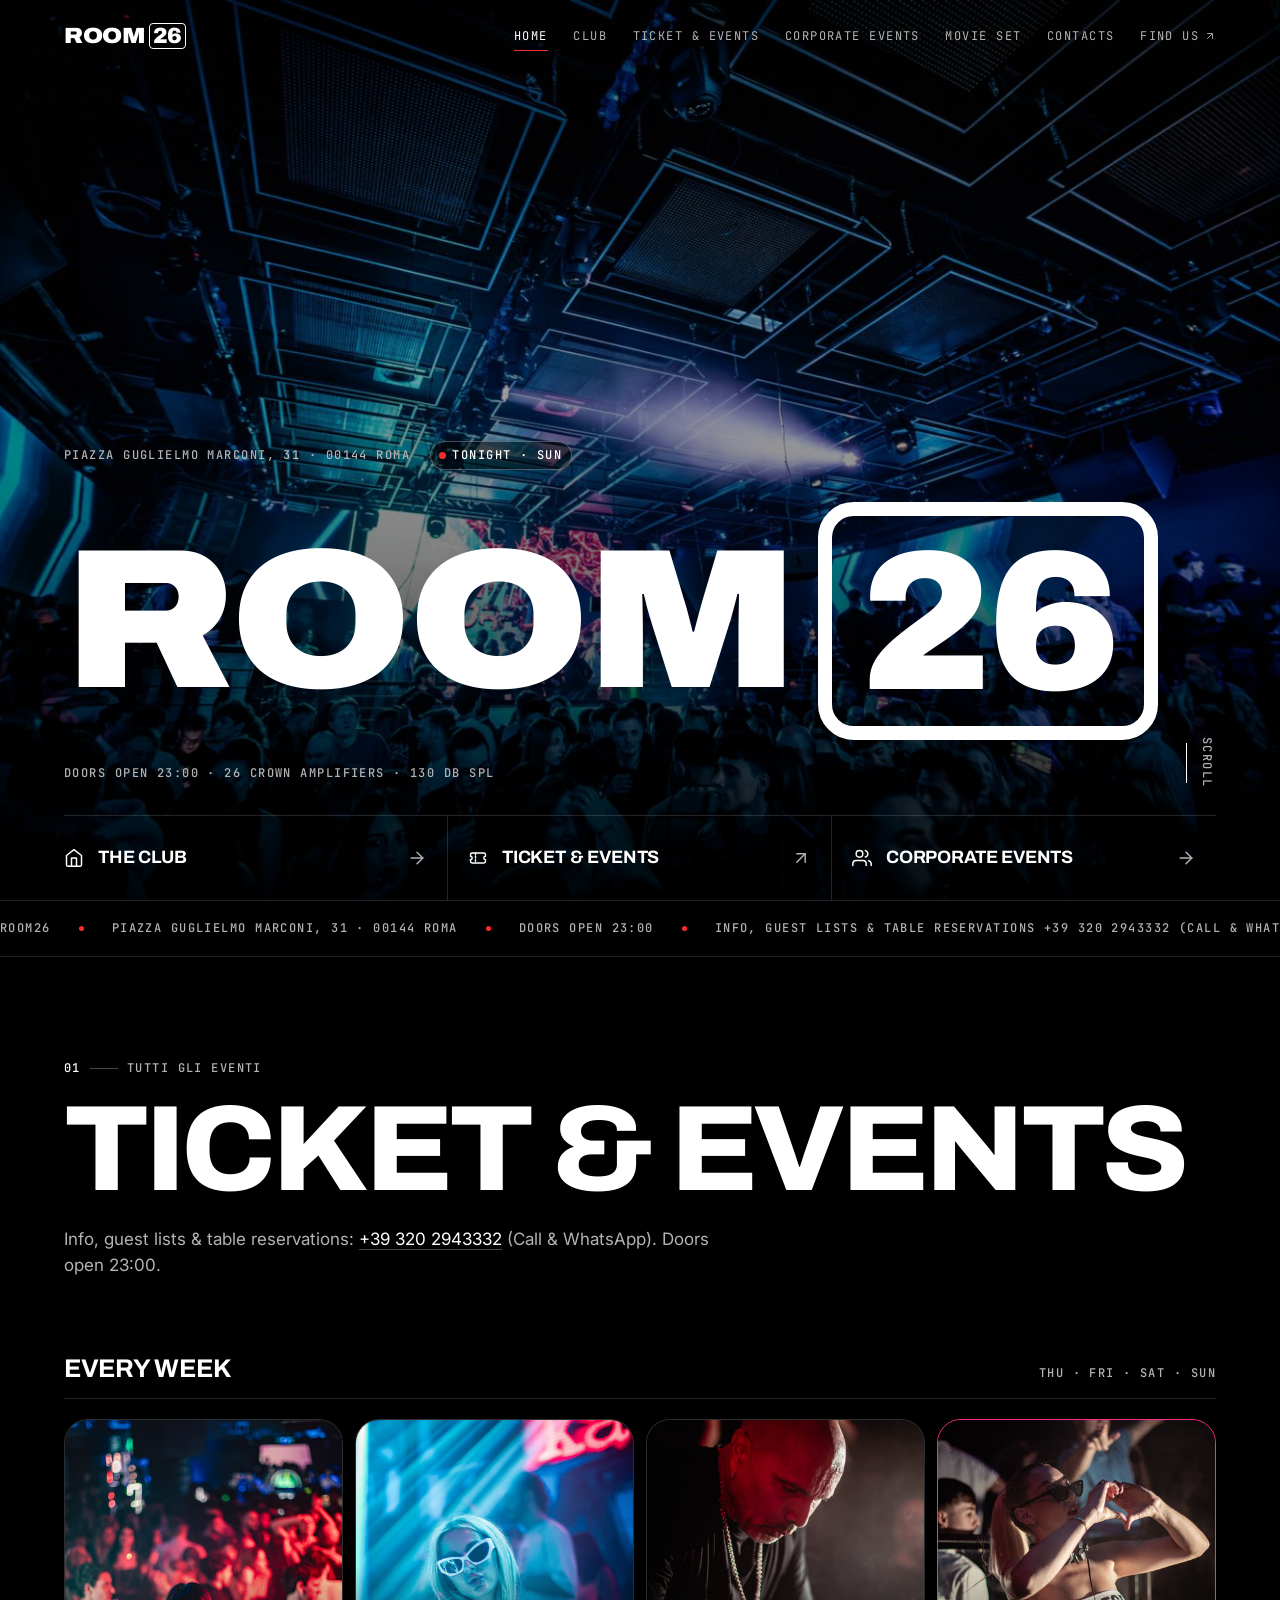
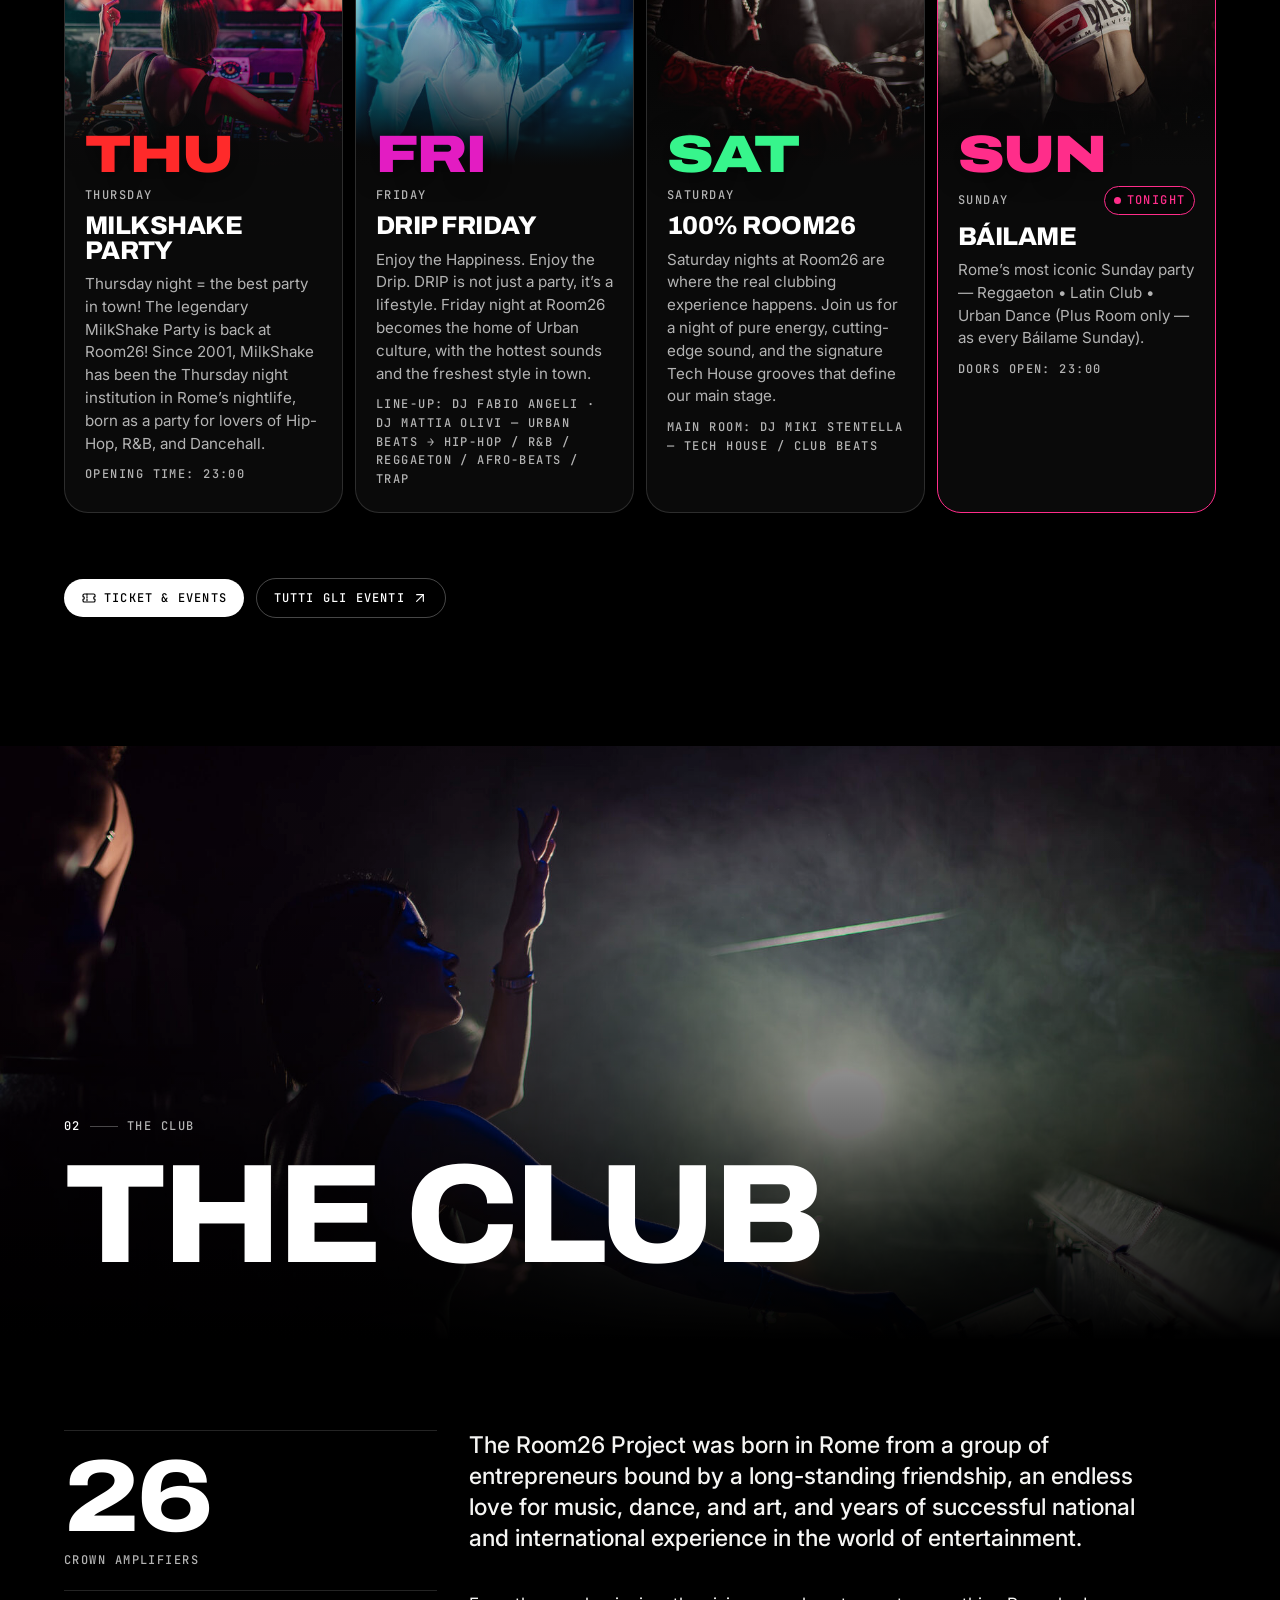
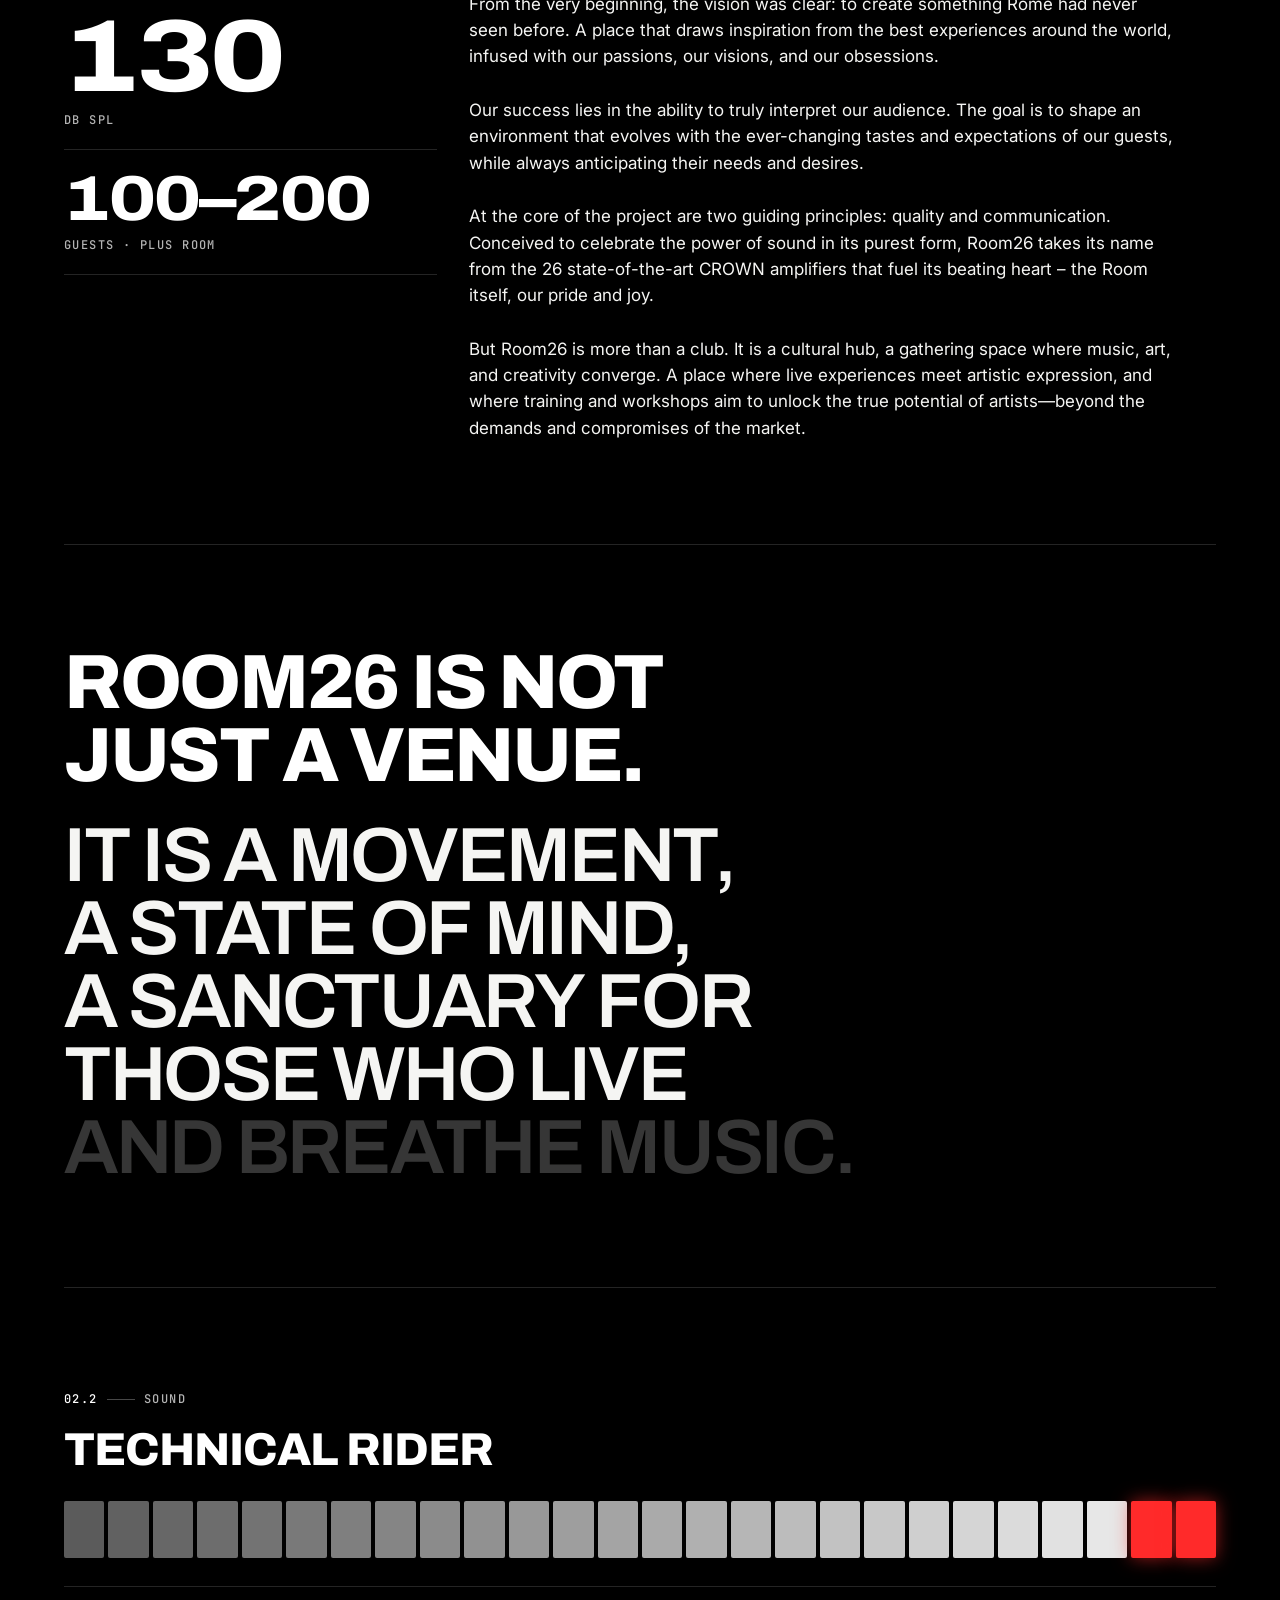
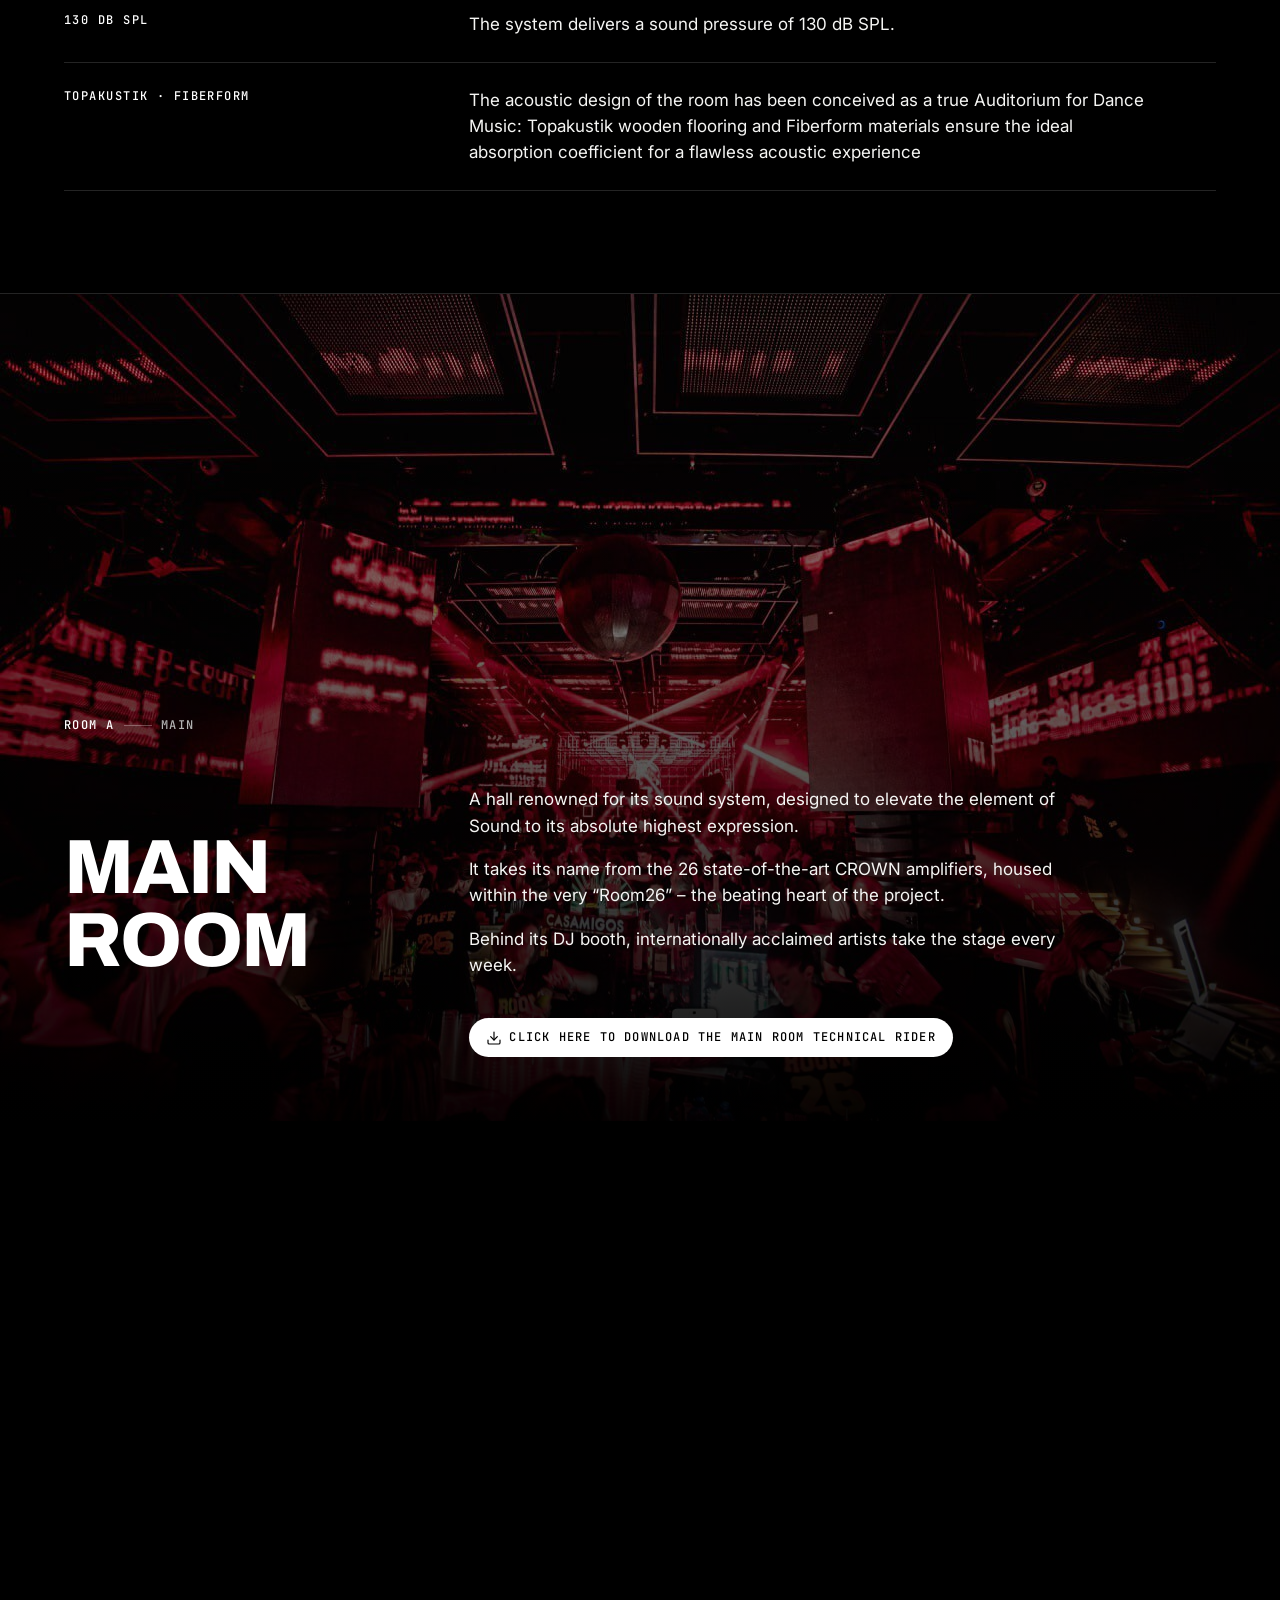
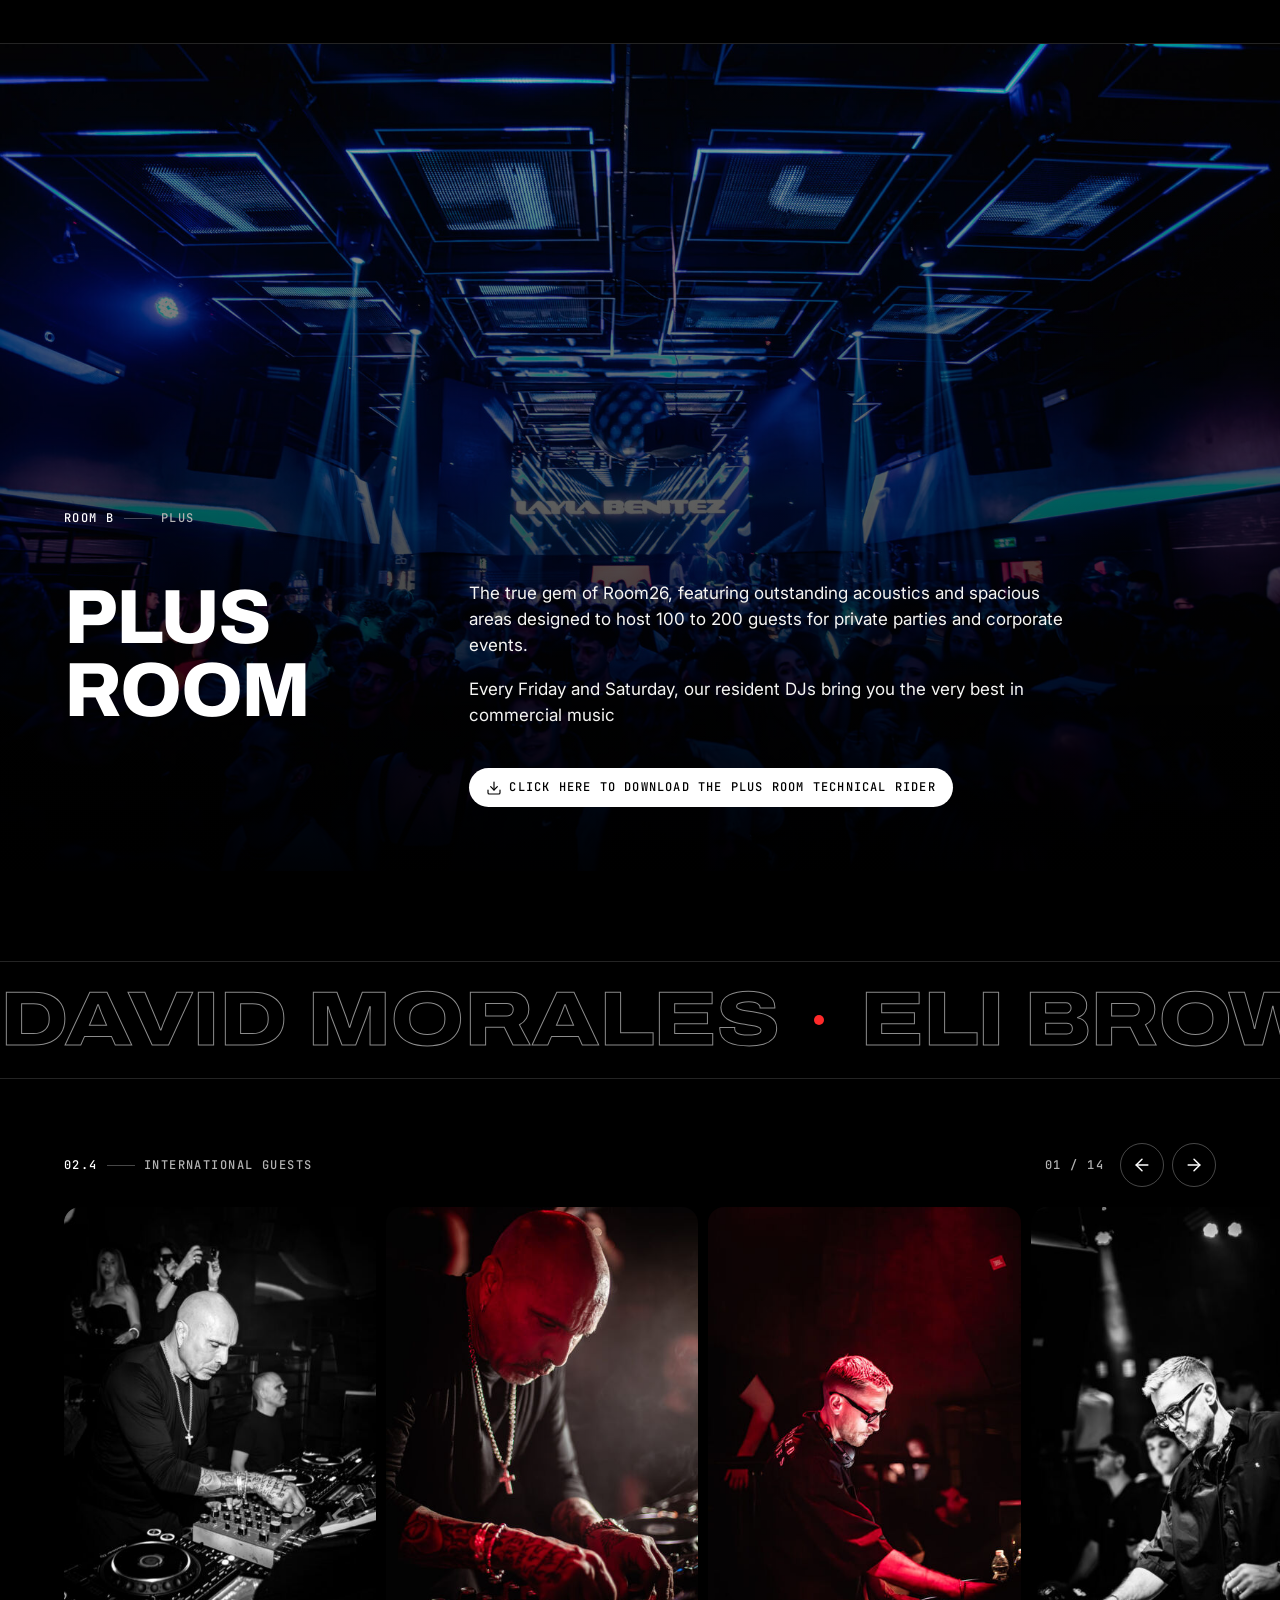
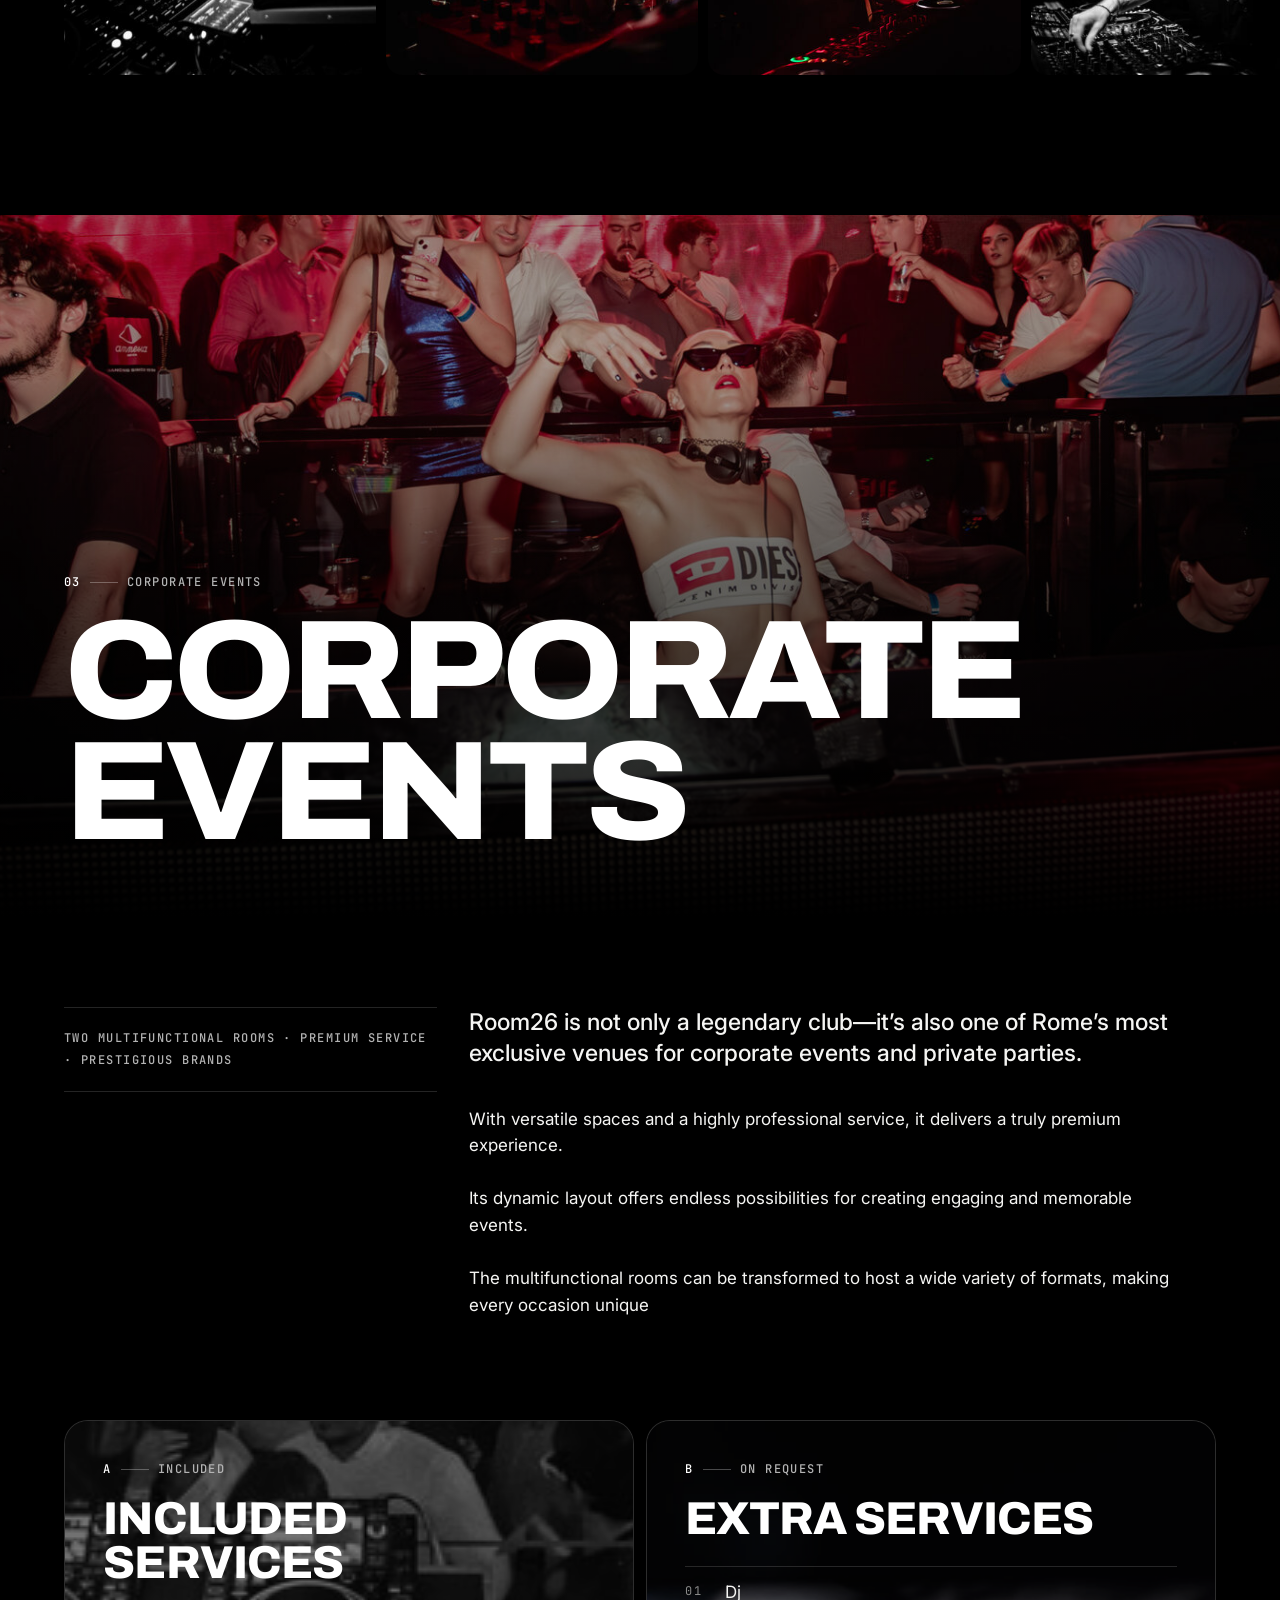
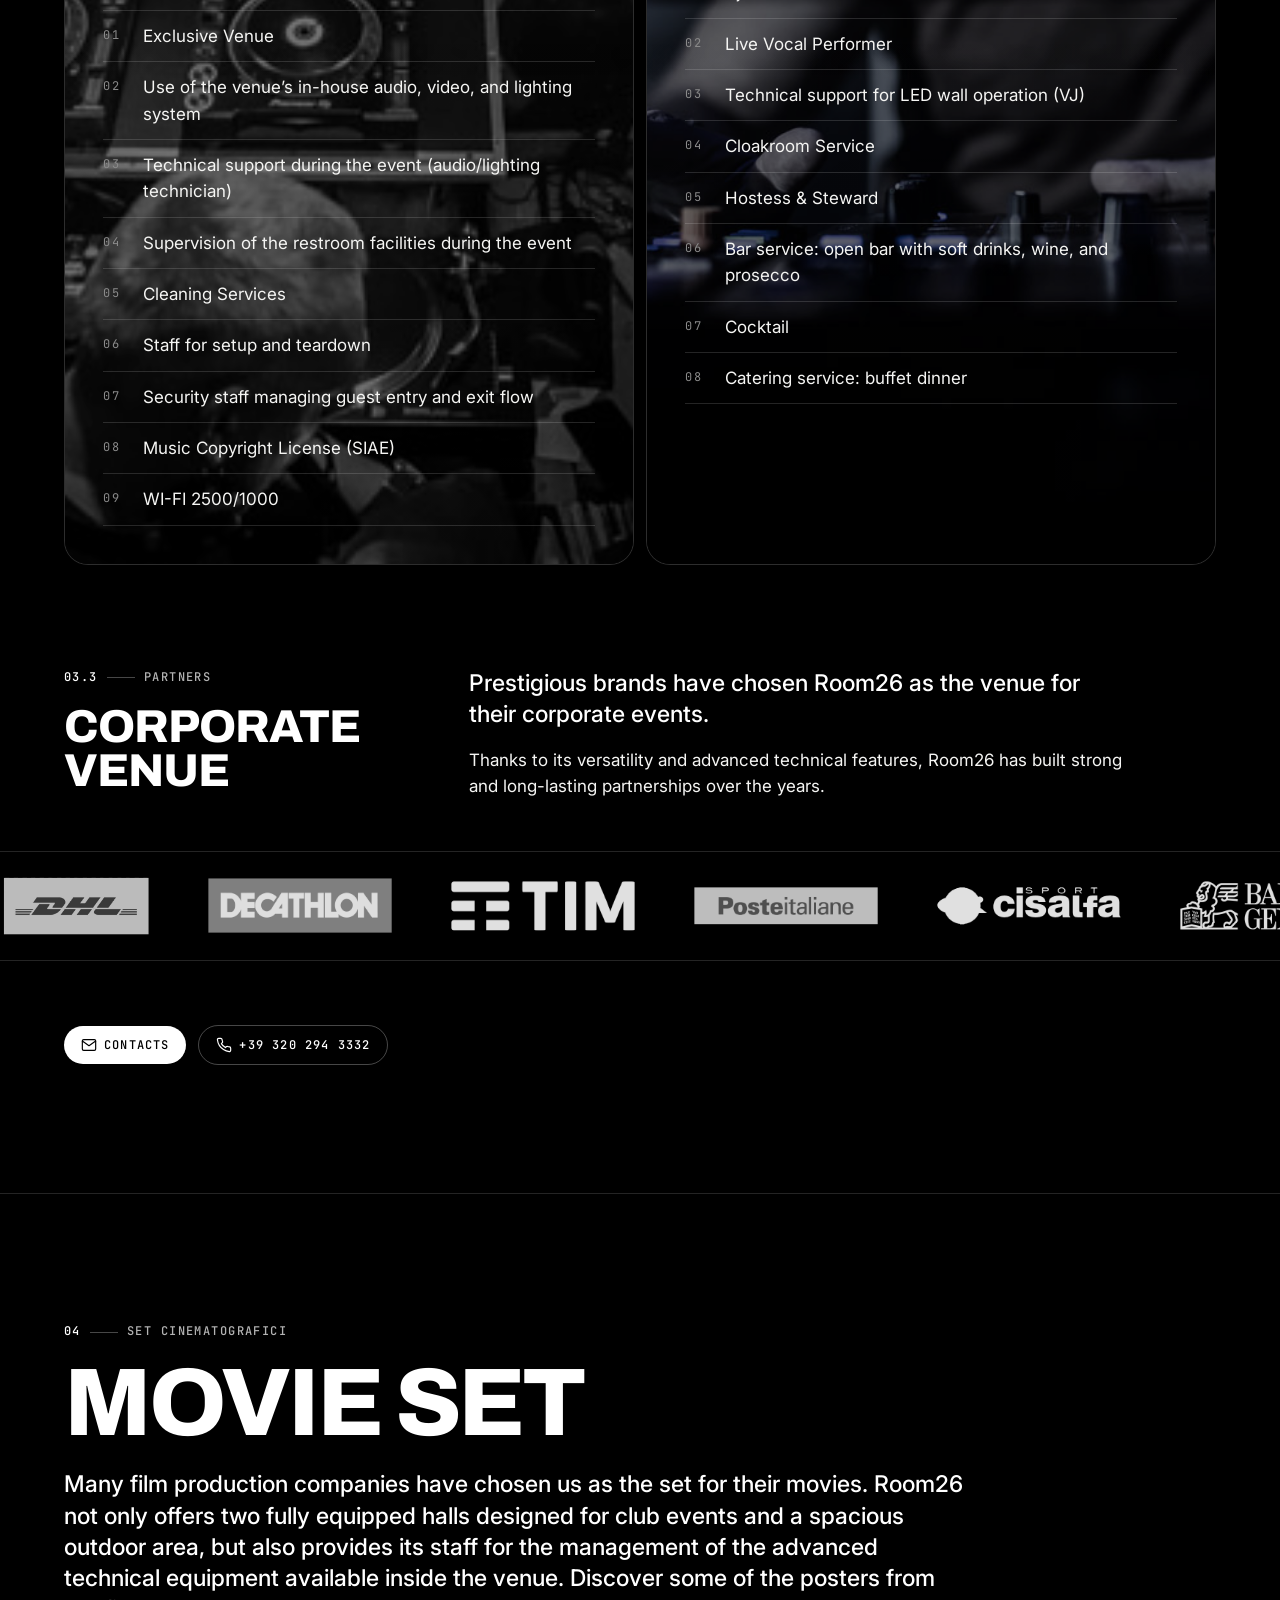
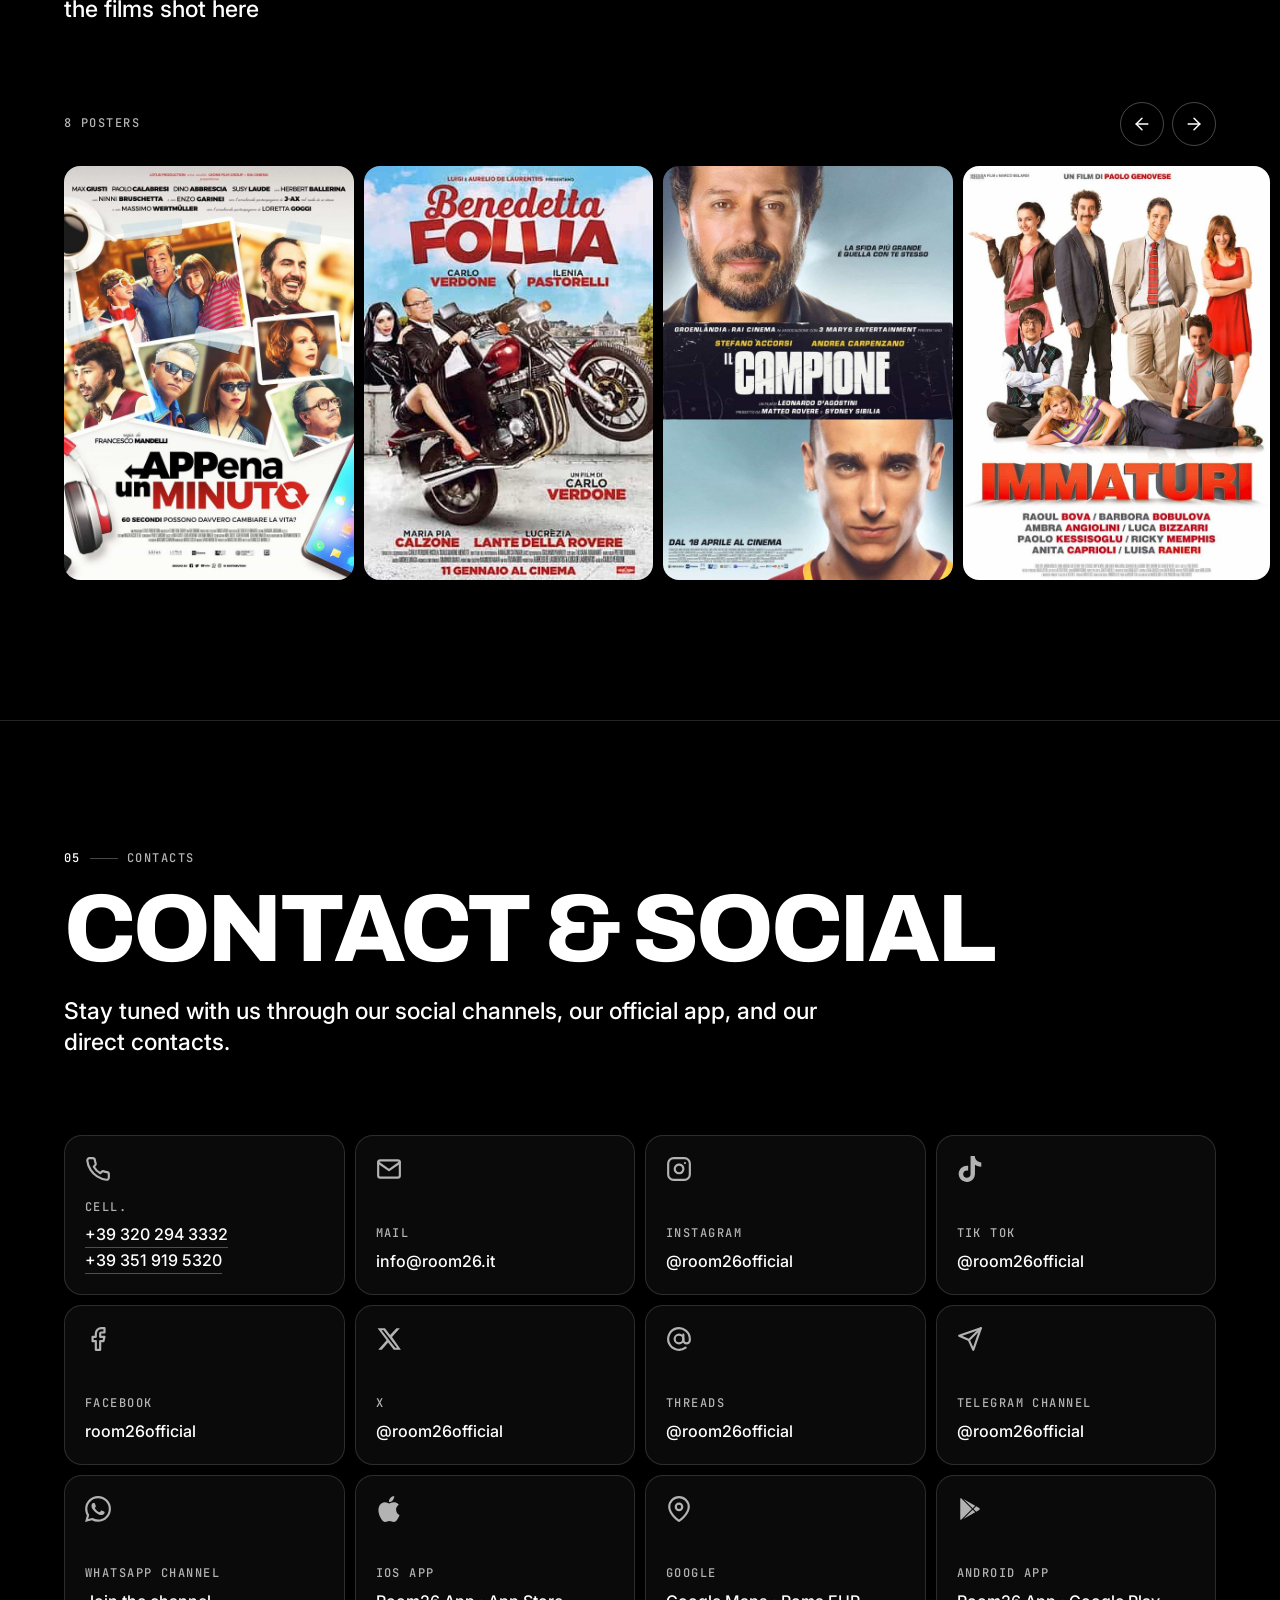
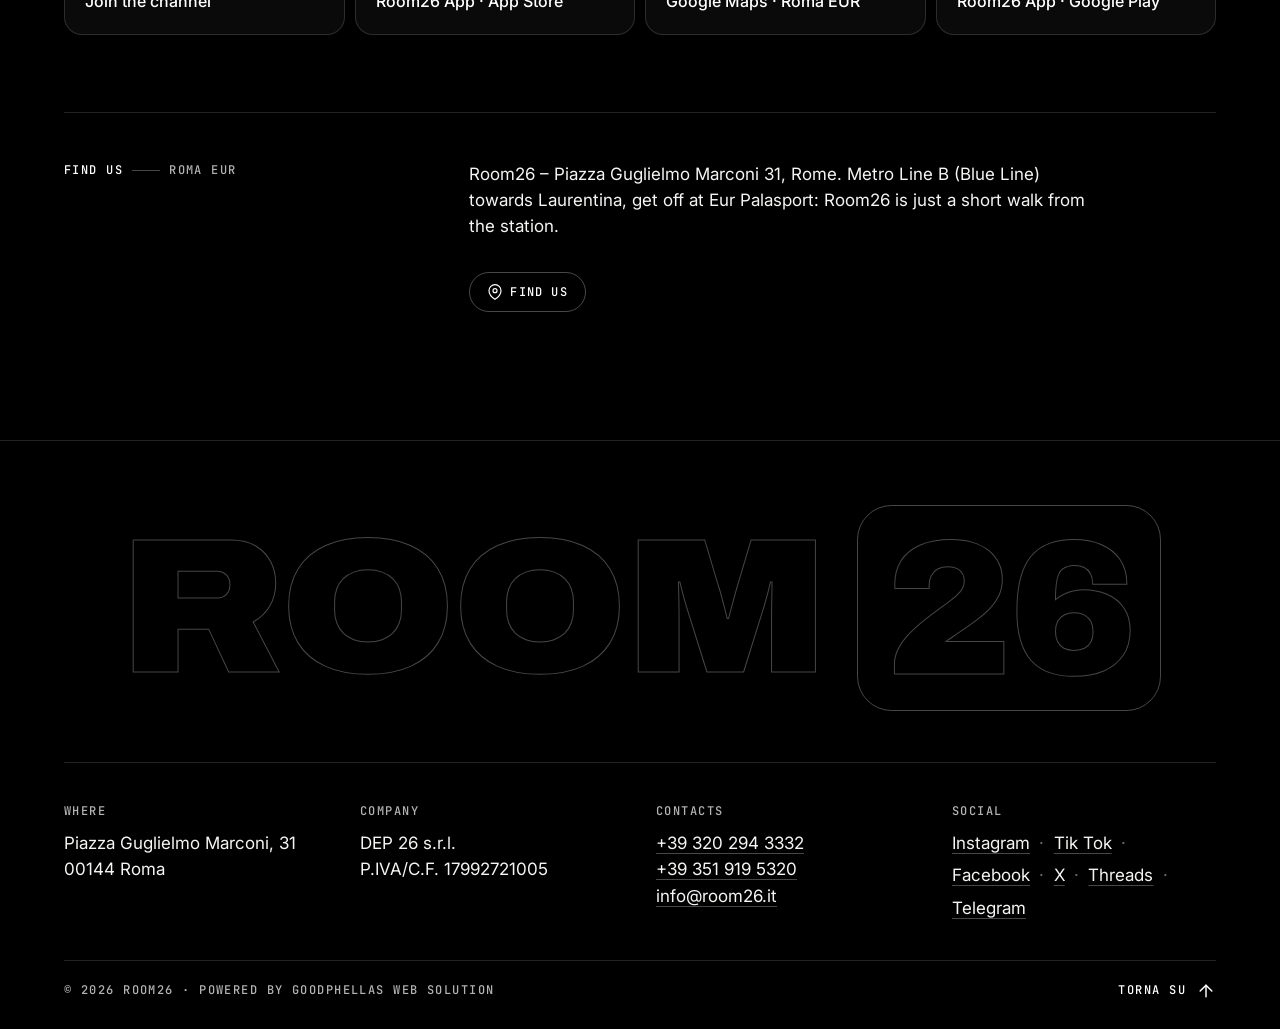
==== events/index.html @ 760c59c7 "Revisione: skeleton eventi senza salto di layout, redirect vecchi URL, a11y (menu inert, reduced mot" ====
<!DOCTYPE html>
<html lang="it">
<head>
<meta charset="UTF-8">
<meta name="robots" content="noindex">
<meta http-equiv="refresh" content="0;url=/#events">
<link rel="canonical" href="https://www.room26.it/#events">
<title>Room26 – Ticket &amp; Events</title>
<script>location.replace('/#events');</script>
</head>
<body style="background:#000;color:#fff;font-family:system-ui,sans-serif;padding:24px">
<p><a href="/#events" style="color:#fff">Ticket &amp; Events → room26.it</a></p>
</body>
</html>
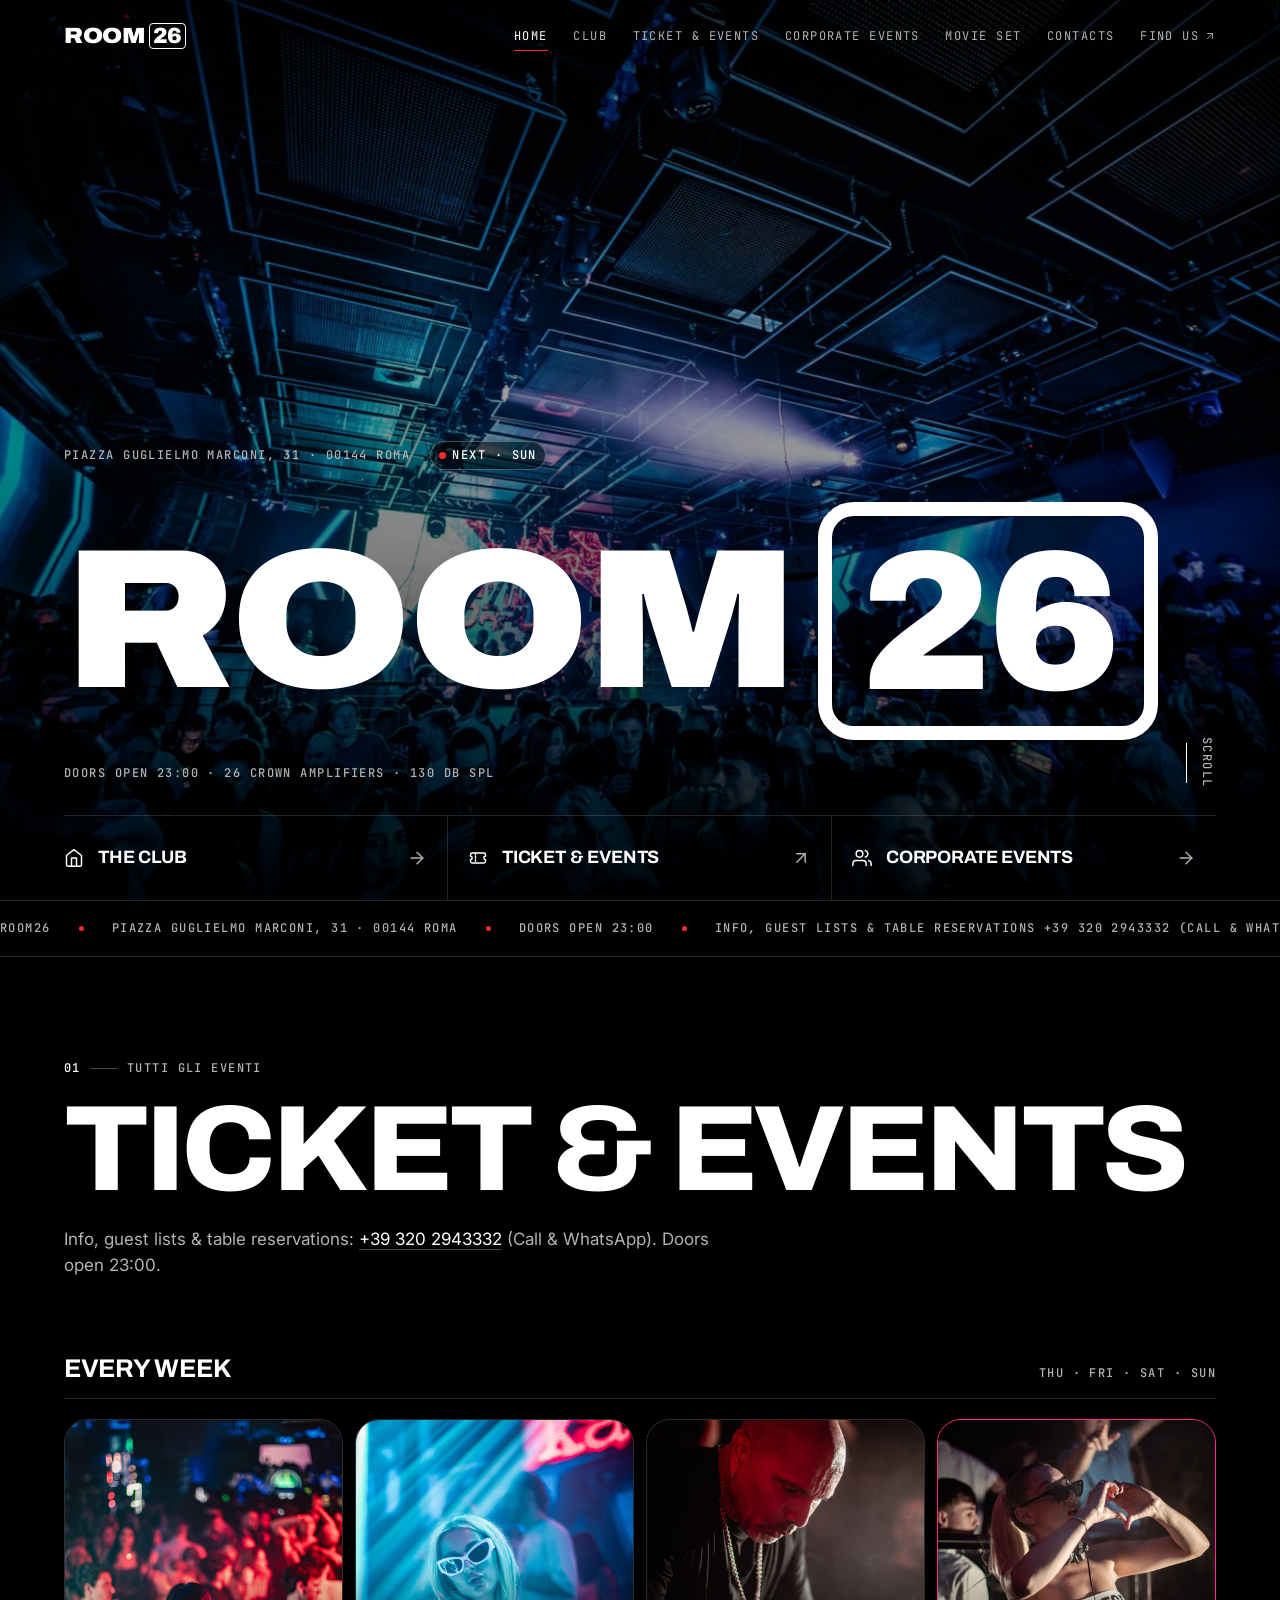
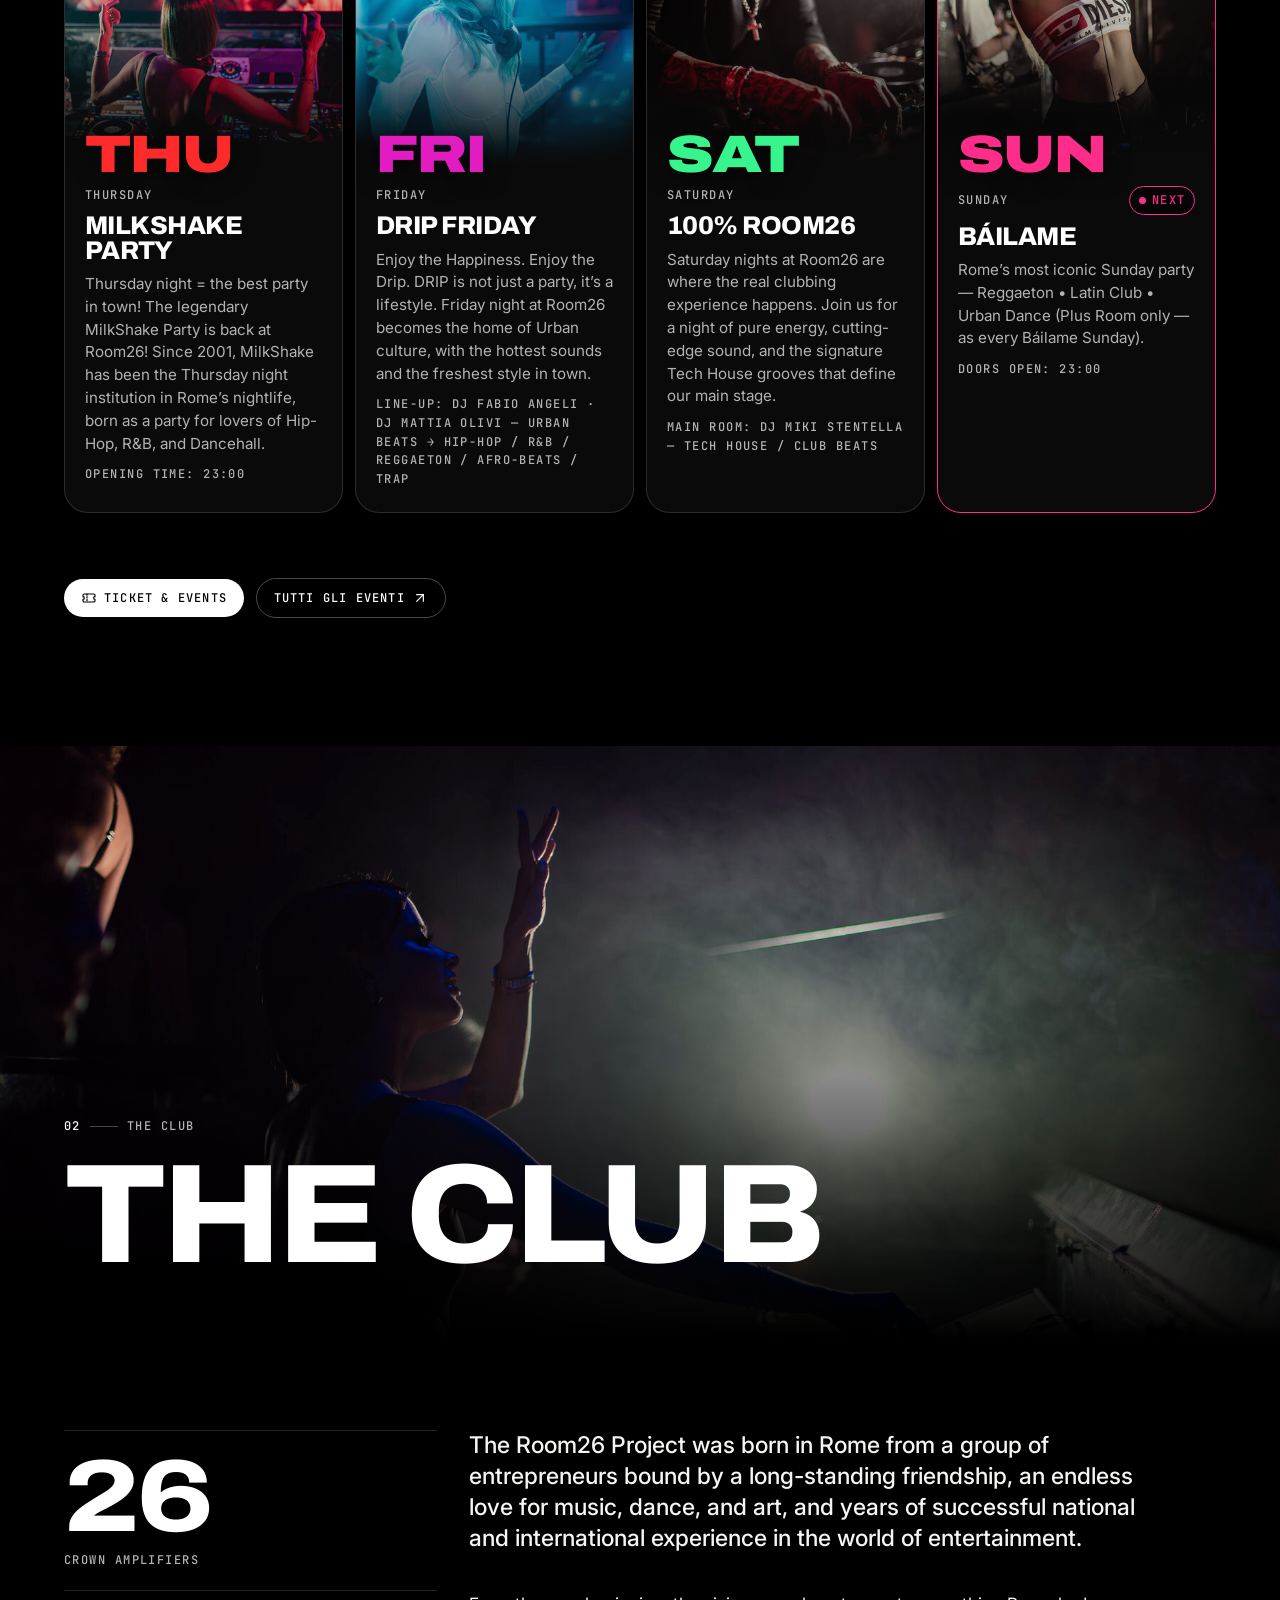
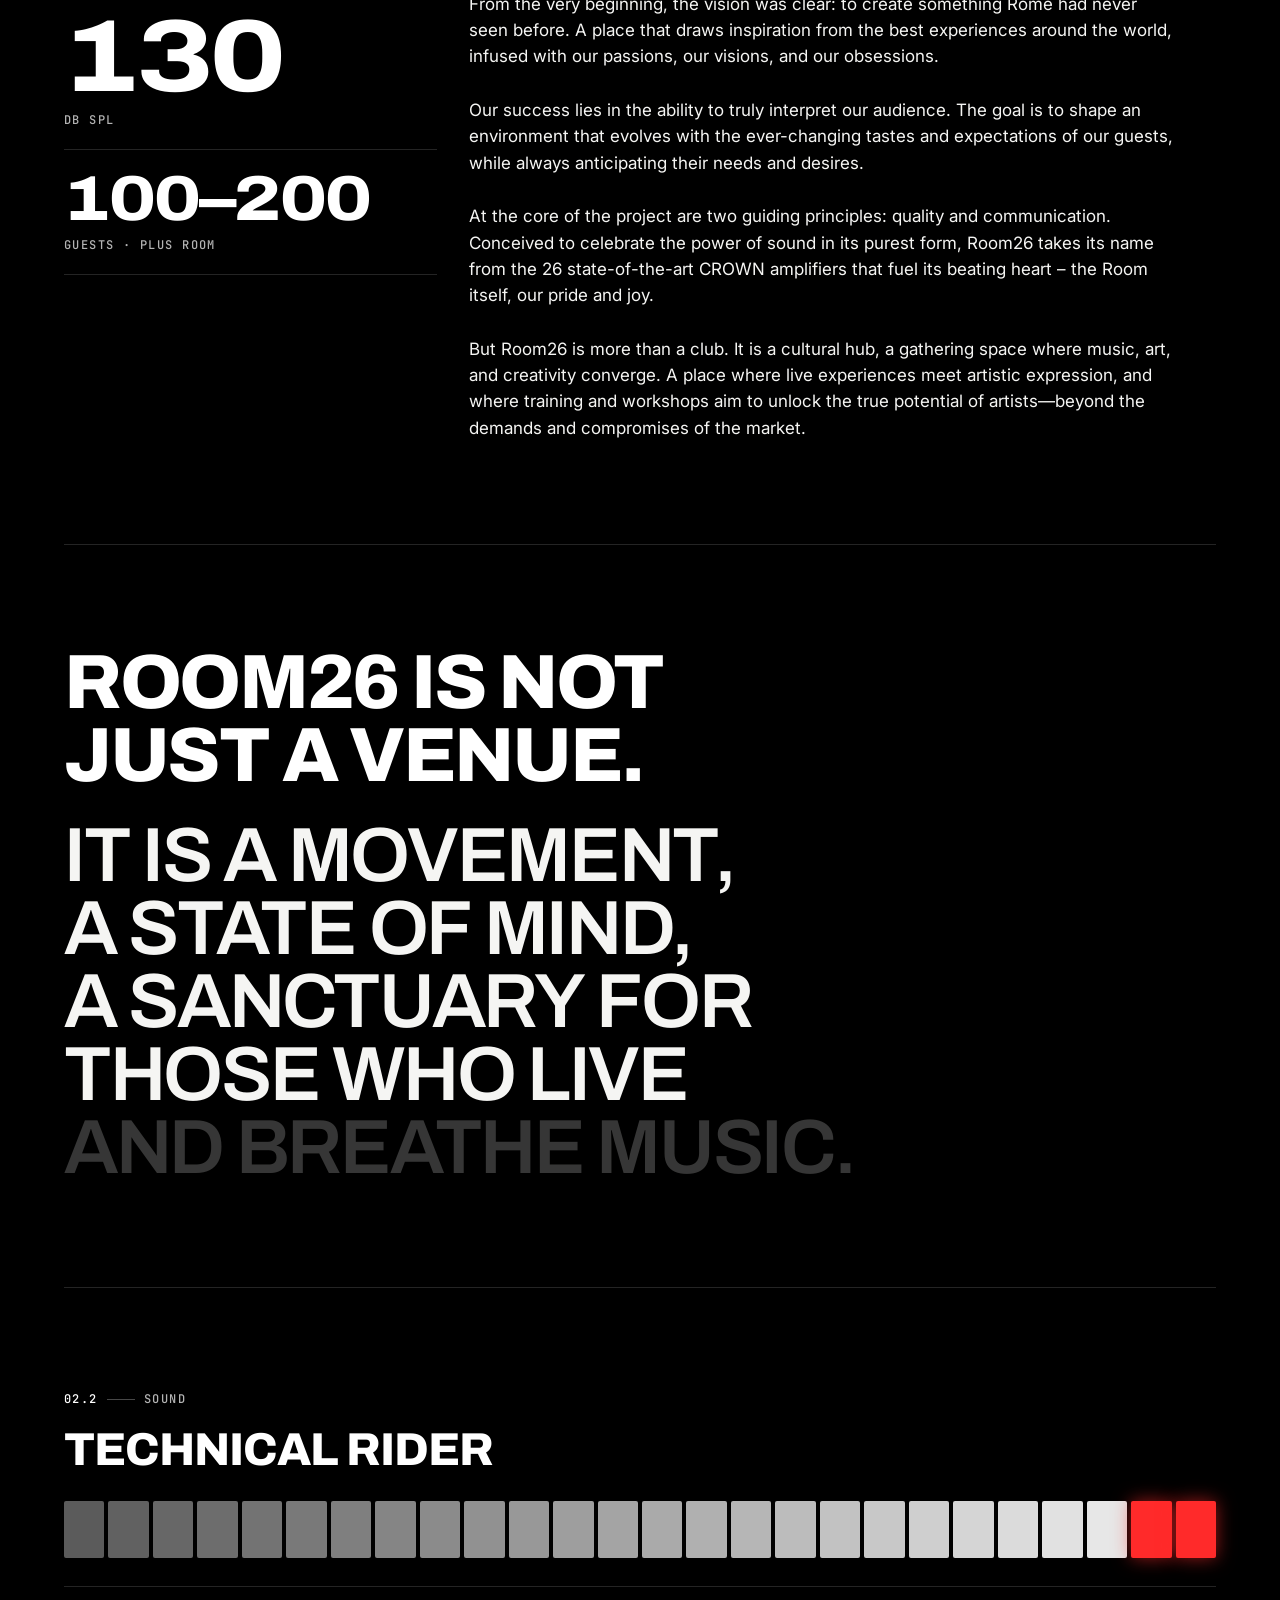
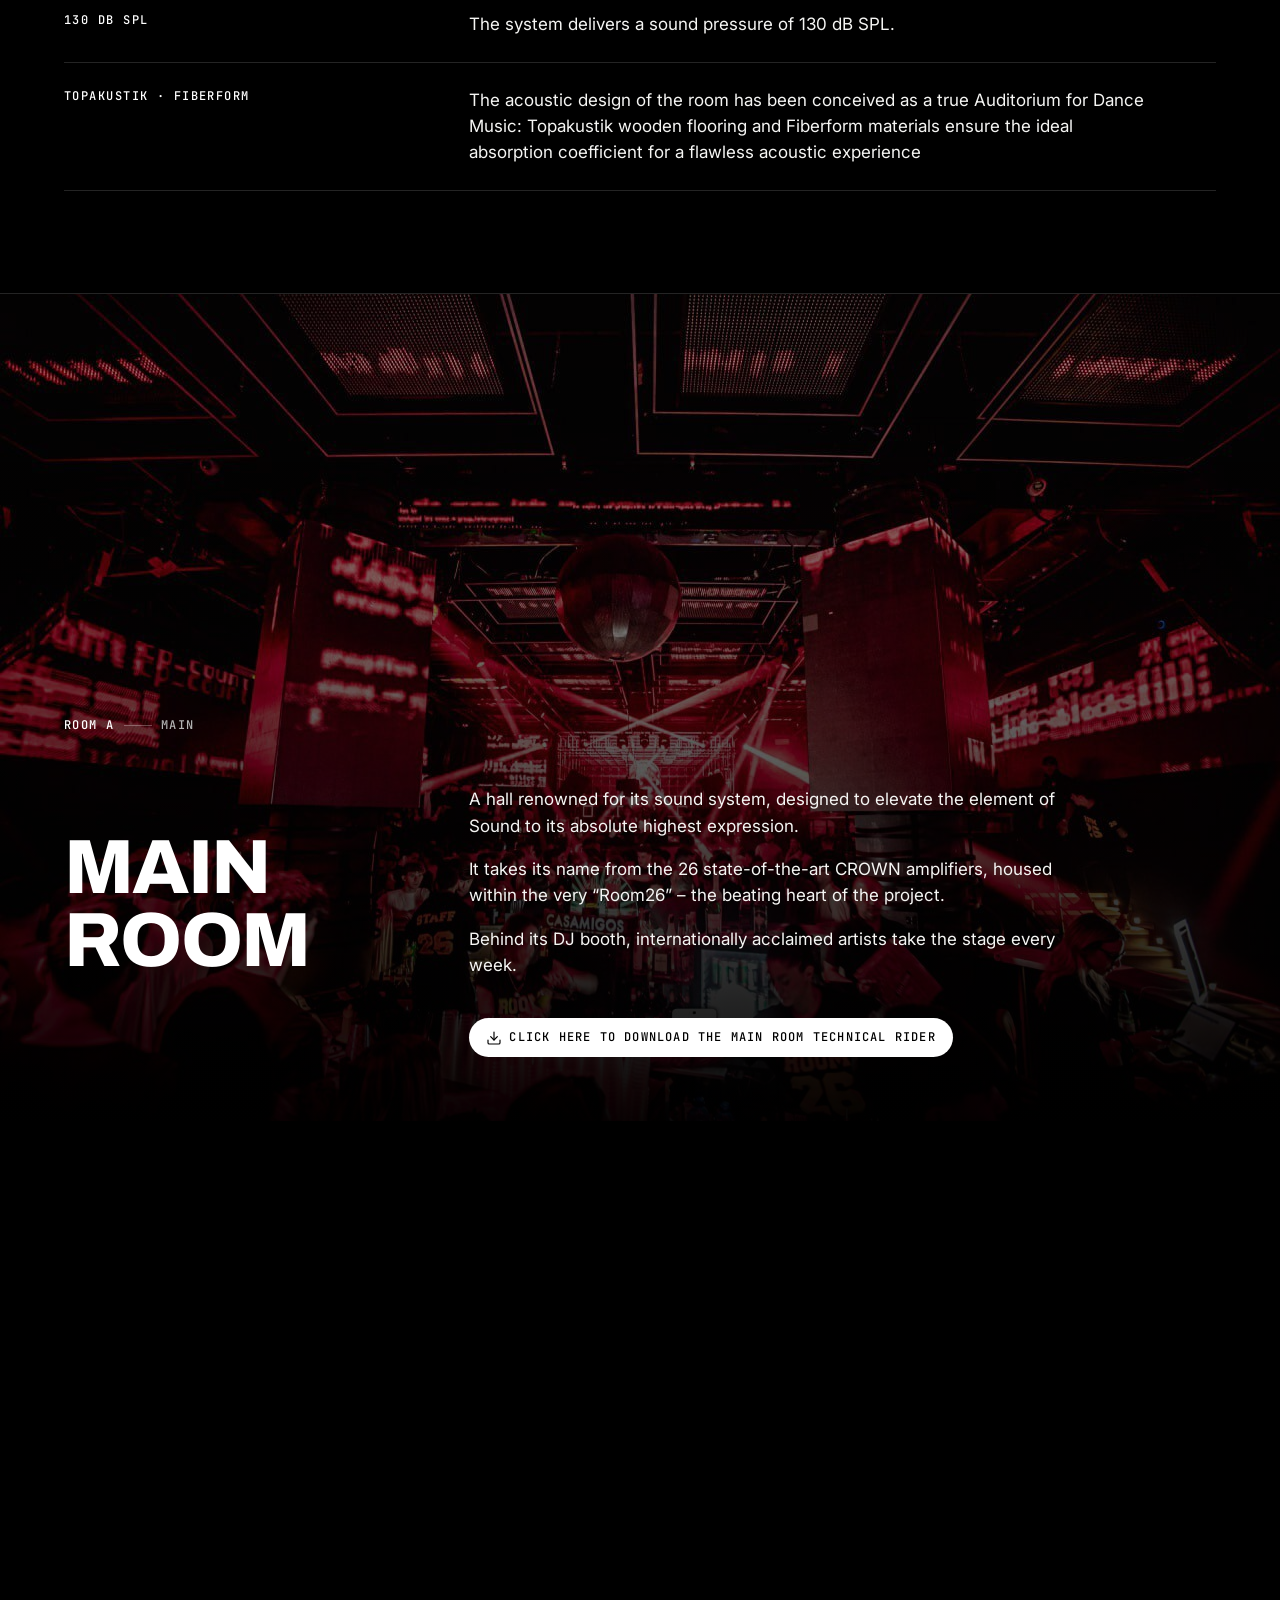
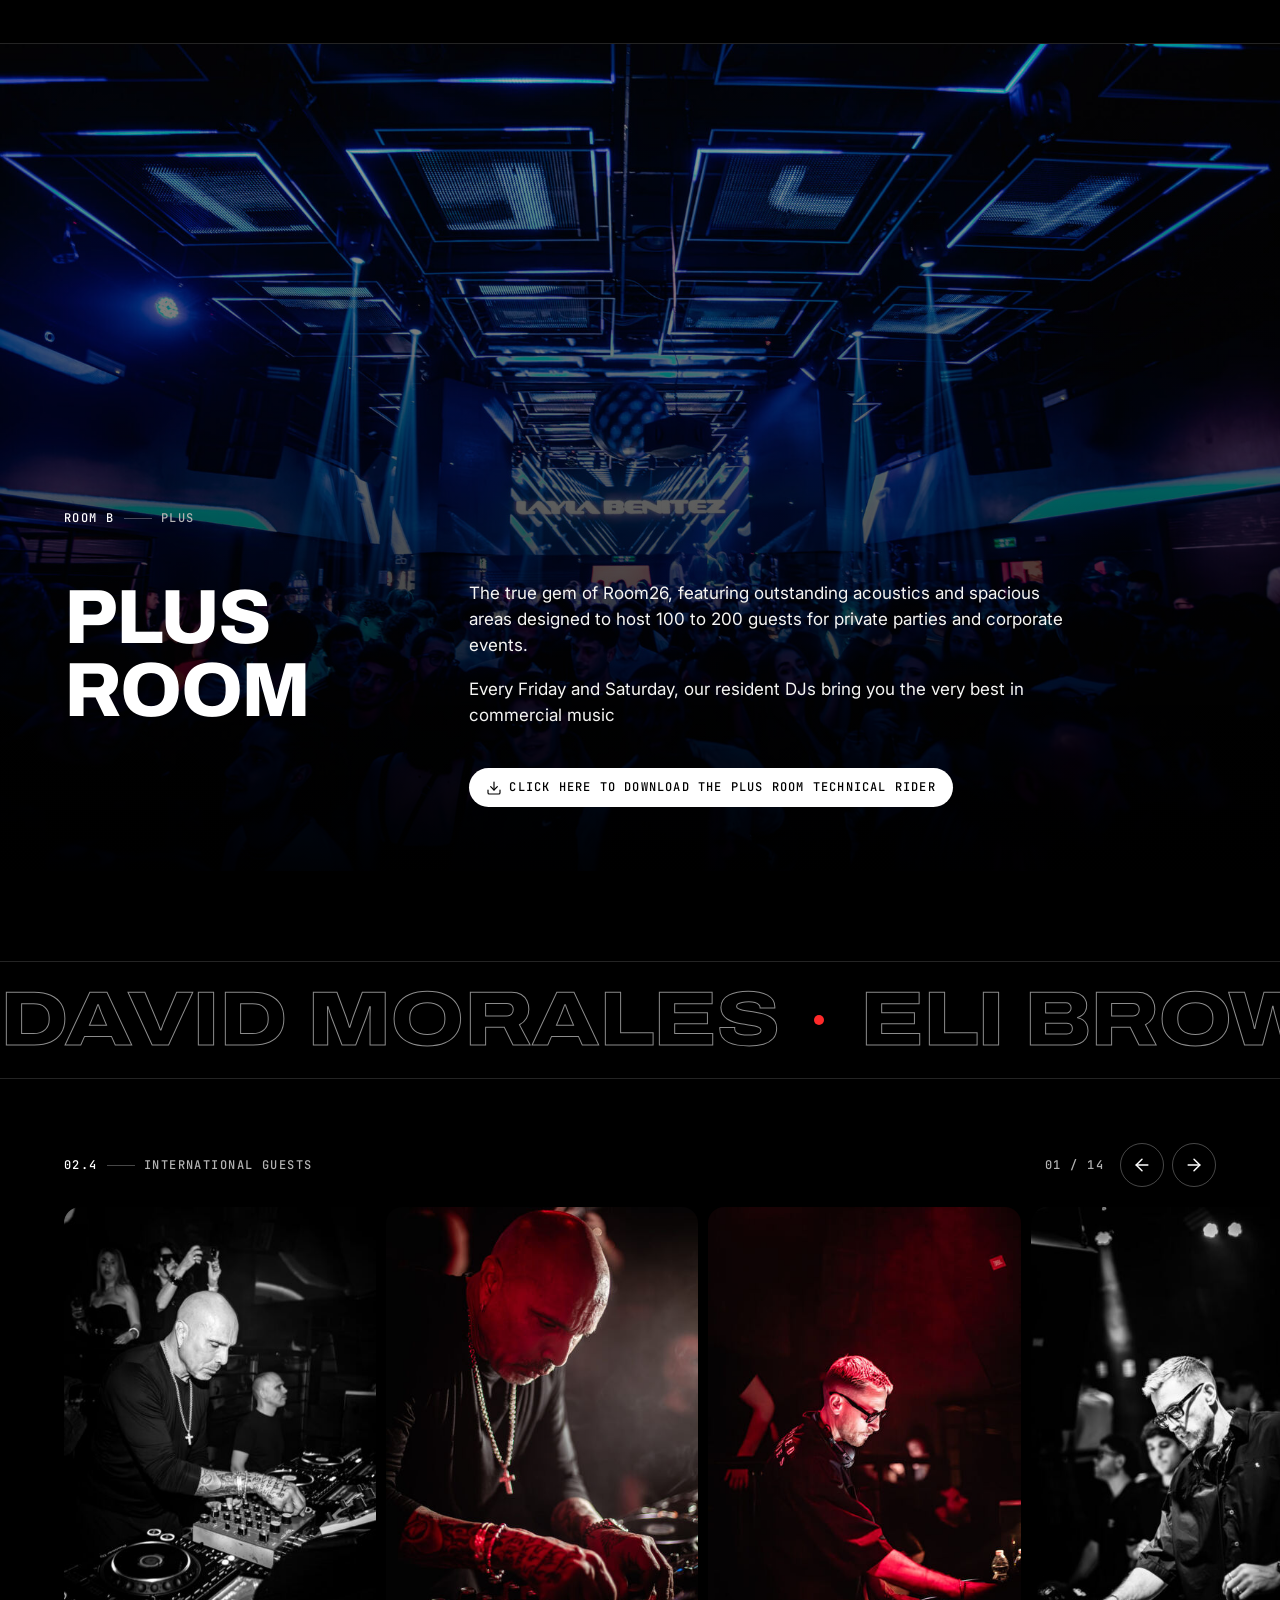
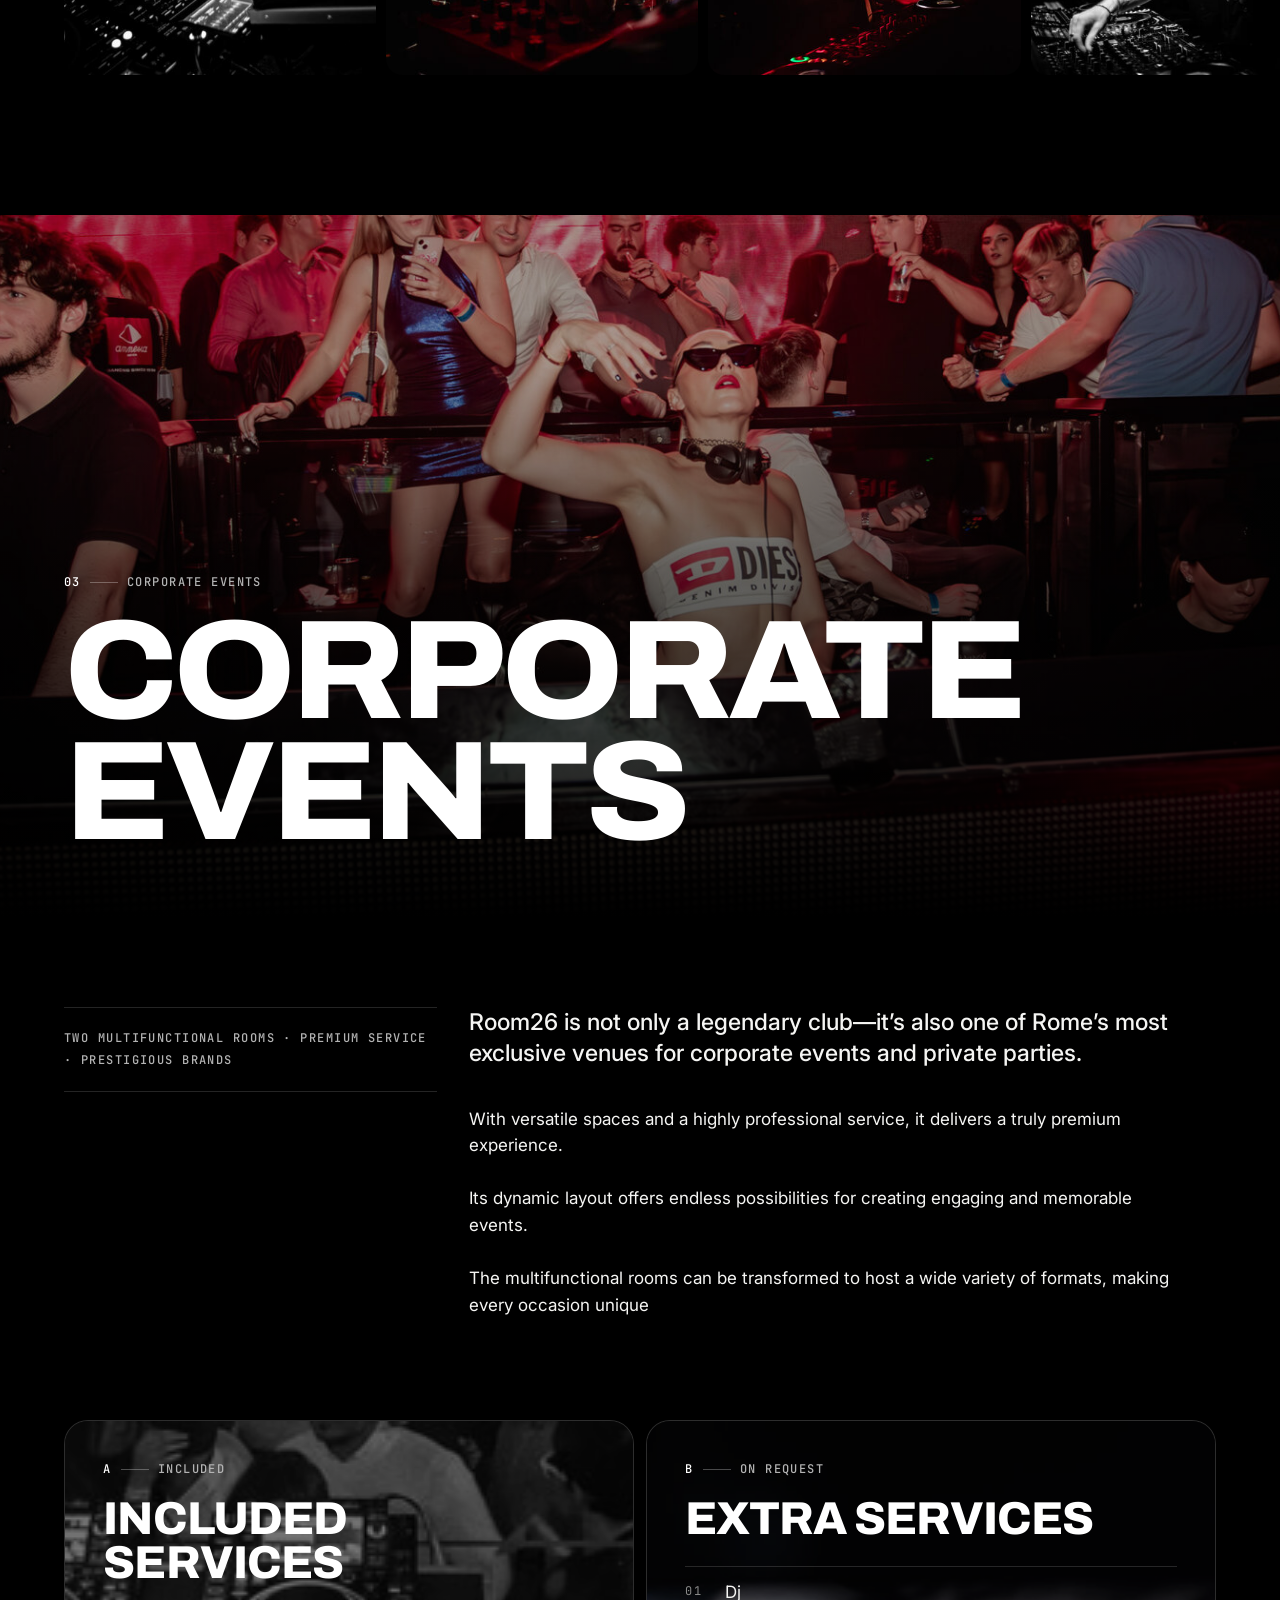
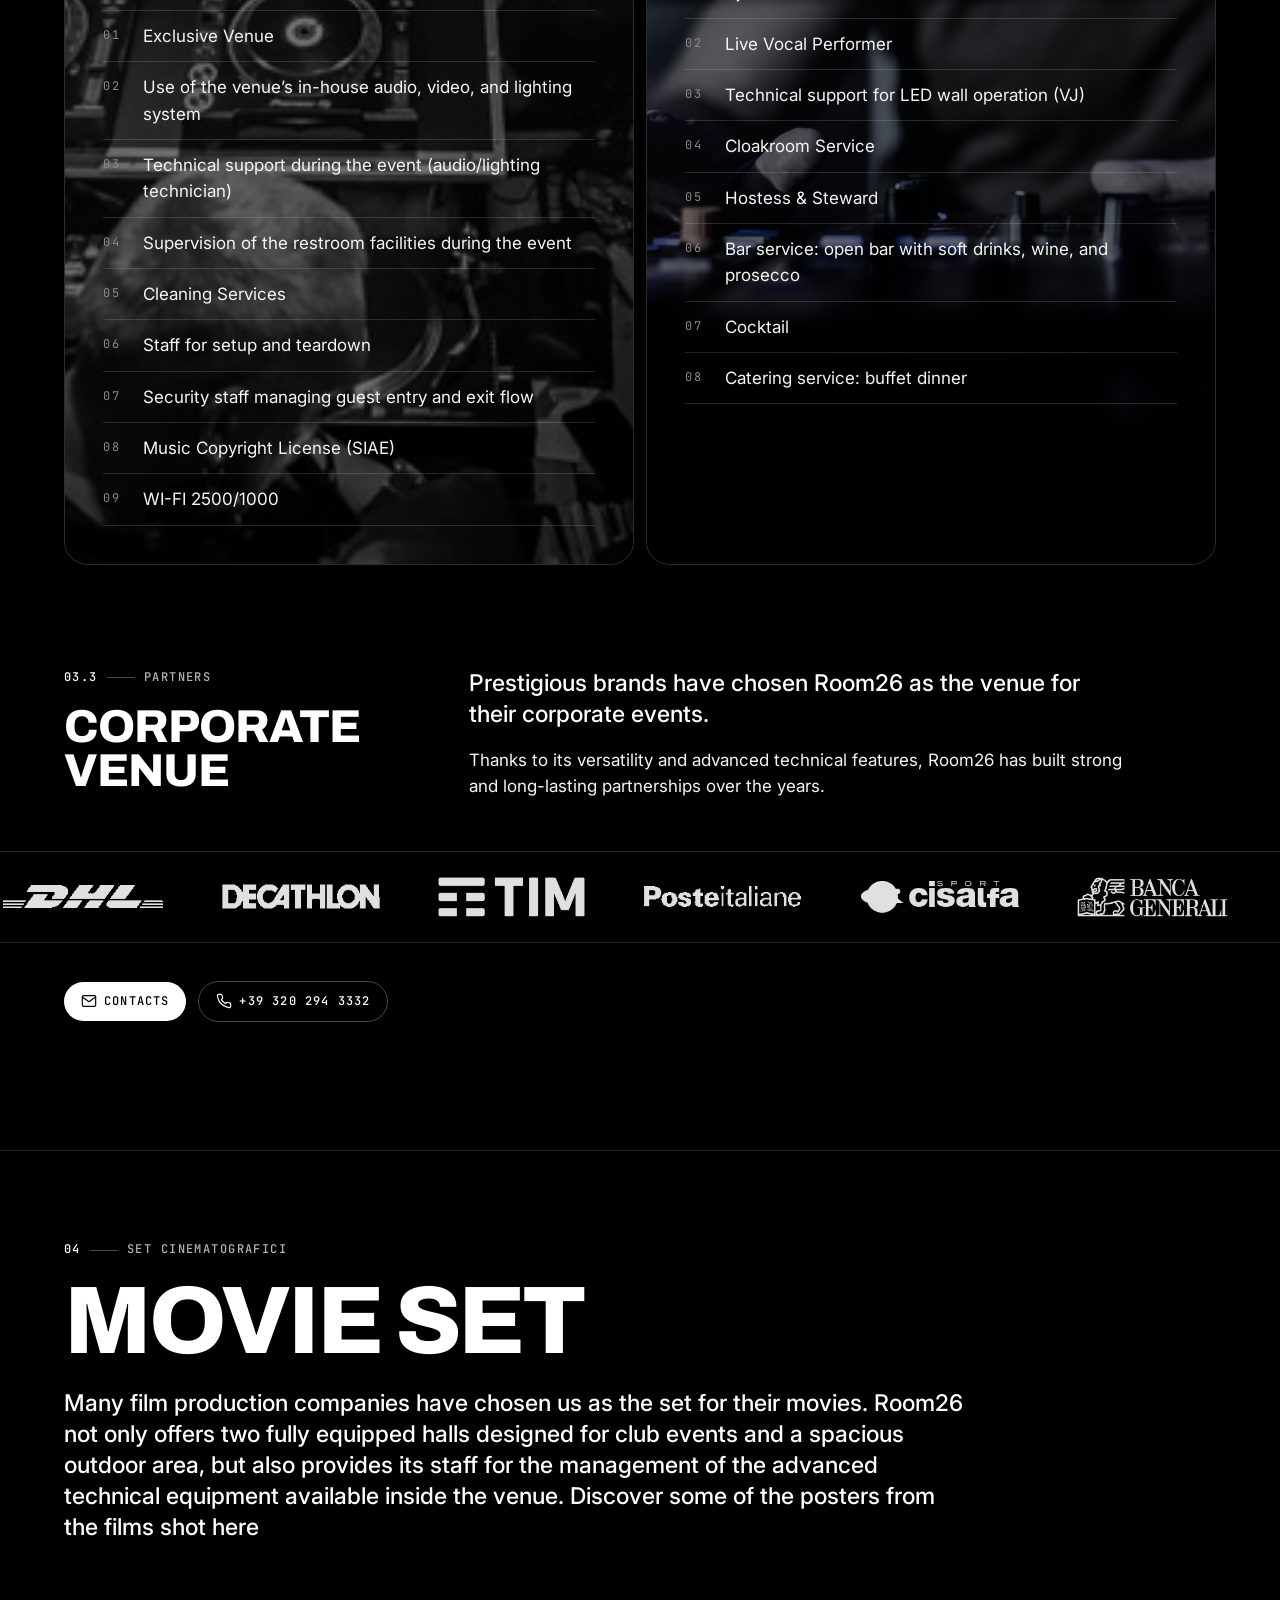
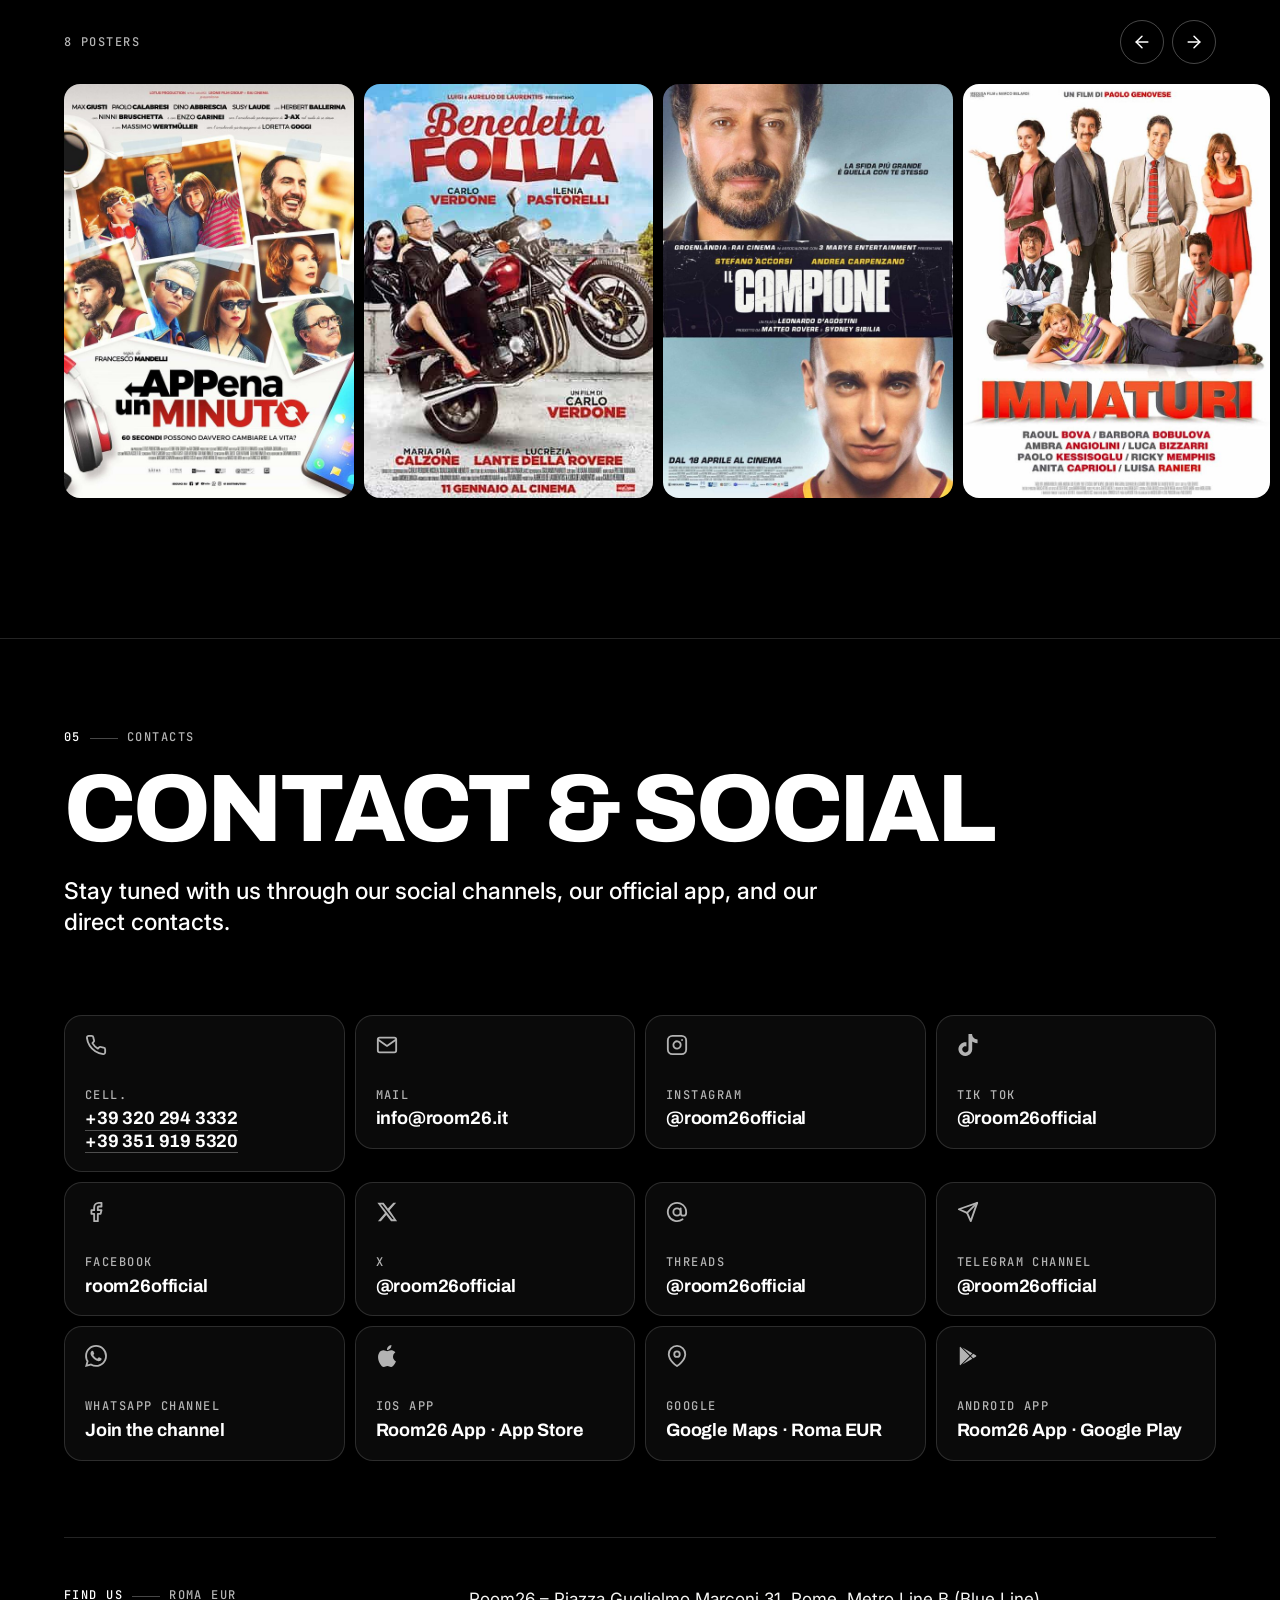
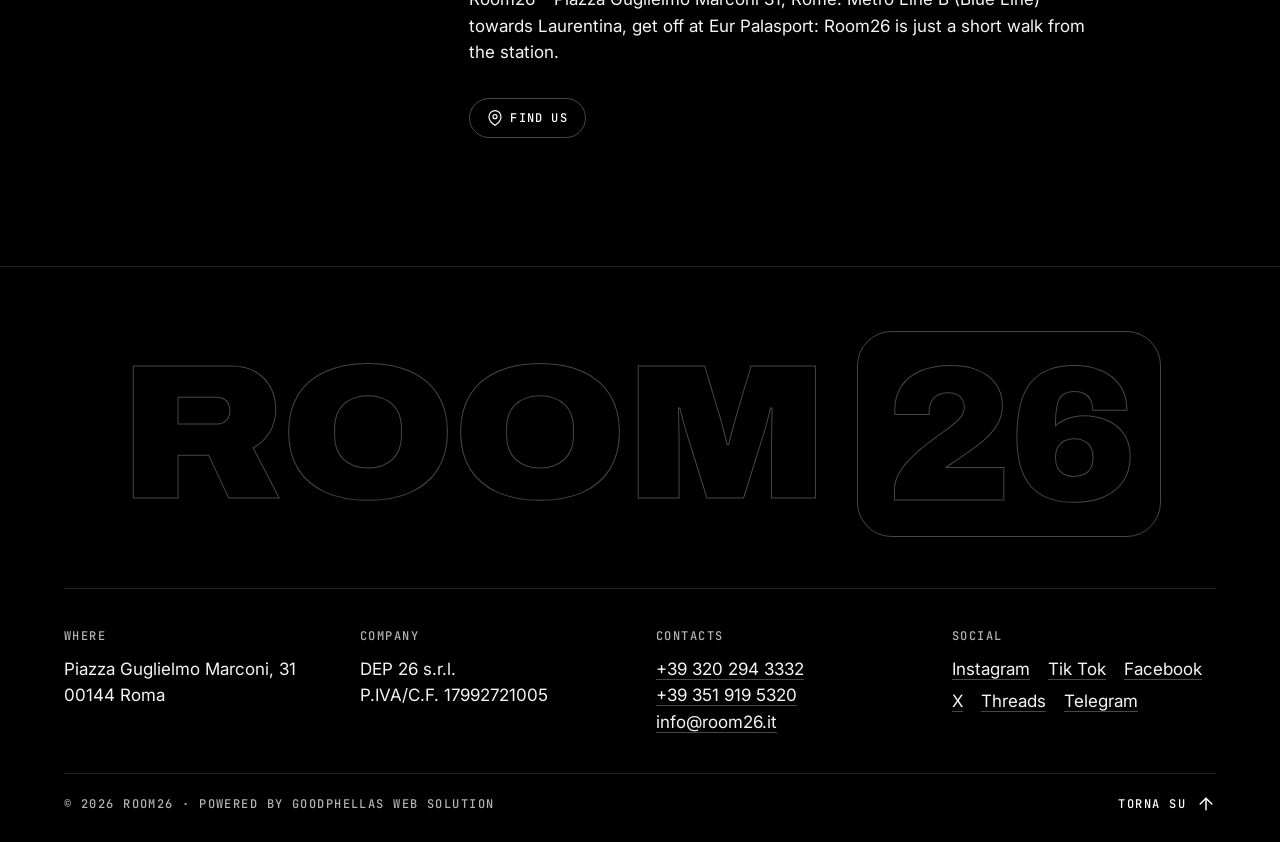
==== commit 6c5ec7ab: "Revisione finale: loghi brand knock-out bianchi, chip Tonight/Next confermato dal feed eventi, redir" ====
--- a/events/index.html
+++ b/events/index.html
@@ -3,12 +3,12 @@
 <head>
 <meta charset="UTF-8">
 <meta name="robots" content="noindex">
-<meta http-equiv="refresh" content="0;url=/#events">
+<meta http-equiv="refresh" content="0;url=../#events">
 <link rel="canonical" href="https://www.room26.it/#events">
 <title>Room26 – Ticket &amp; Events</title>
-<script>location.replace('/#events');</script>
+<script>location.replace('../#events');</script>
 </head>
 <body style="background:#000;color:#fff;font-family:system-ui,sans-serif;padding:24px">
-<p><a href="/#events" style="color:#fff">Ticket &amp; Events → room26.it</a></p>
+<p><a href="../#events" style="color:#fff">Ticket &amp; Events → room26.it</a></p>
 </body>
 </html>
